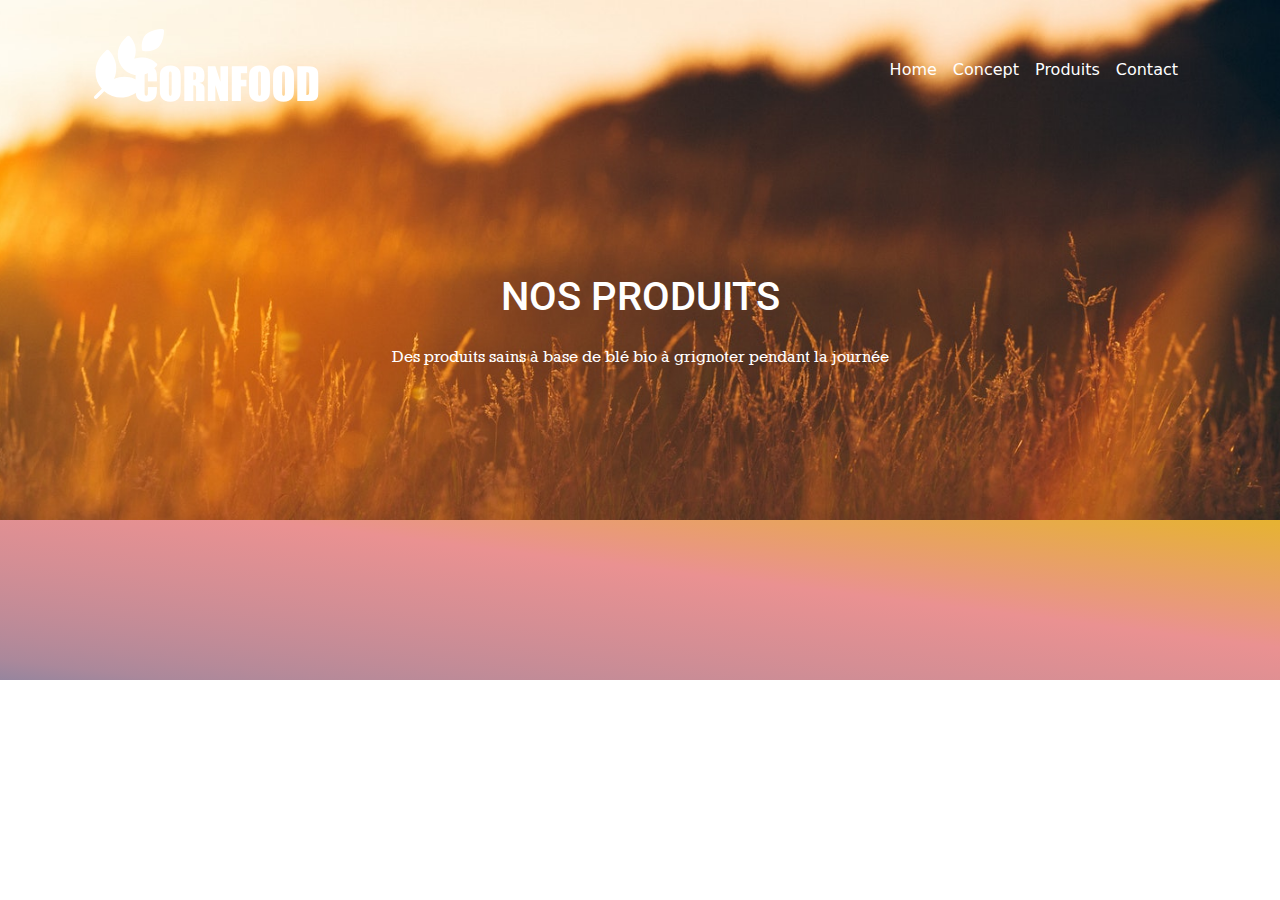
==== pages/products.html @ aeed93b6 "finished footer" ====
<!DOCTYPE html>
<html lang="fr">

<head>
    <meta charset="UTF-8">
    <meta name="viewport" content="width=device-width, initial-scale=1.0">
    <title>Accueil - Cornfood</title>
    <!-- link css bootstrap -->
    <link rel="stylesheet" href="https://cdn.jsdelivr.net/npm/bootstrap@5.3.3/dist/css/bootstrap.min.css">
    <!-- link css -->
    <link rel="stylesheet" href="../assets/css/style.css">
</head>

<body>
    <header class="pt-3 px-3">
        <div class="container text-white">
            <nav class="navbar navbar-expand-lg">
                <div class="container-fluid">
                    <a class="navbar-brand" href="#"><img src="../assets/img/logo.png" alt="logo Cornfood"></a>
                    <button class="navbar-toggler" type="button" data-bs-toggle="collapse" data-bs-target="#navbarNav"
                        aria-controls="navbarNav" aria-expanded="false" aria-label="Toggle navigation">
                        <span class="navbar-toggler-icon"></span>
                    </button>
                    <div class="collapse navbar-collapse d-flex justify-content-end collapse show" id="navbarNav">
                        <ul class="navbar-nav">
                            <li class="nav-item">
                                <a class="nav-link active text-white" aria-current="page" href="../index.html">Home</a>
                            </li>
                            <li class="nav-item">
                                <a class="nav-link text-white" href="#Concept">Concept</a>
                            </li>
                            <li class="nav-item">
                                <a class="nav-link text-white" href="../pages/products.html">Produits</a>
                            </li>
                            <li class="nav-item">
                                <a class="nav-link text-white" href="#contact">Contact</a>
                            </li>
                        </ul>
                    </div>
                </div>
            </nav>
            <div class="titre text-center" id="titre-page">
                <h1 class="mb-4 text-uppercase">Nos produits</h1>
                <p class="font">Des produits sains à base de blé bio à grignoter pendant la journée</p>
            </div>
        </div>
    </header>
    <main>

    </main>
    <footer>
        <div class="footer">

        </div>
    </footer>
    <!-- link js bootstrap -->
    <script src="https://cdn.jsdelivr.net/npm/bootstrap@5.3.3/dist/js/bootstrap.bundle.min.js"></script>
</body>

</html>
---- assets/css/style.css ----
@import url("https://fonts.googleapis.com/css2?family=Roboto:ital,wght@0,100;0,300;0,400;0,500;0,700;0,900;1,100;1,300;1,400;1,500;1,700;1,900&display=swap");

@font-face {
  font-family: "Rockwell";
  src: url("../fonts/Rockwell.ttf") format("truetype");
}

:root {
  --Rose: #ea9191;
  --RoseV2: #e38e8e;
  --Bleu: #4b4975;
  --Jaune: #e6b331;
  --LightJaune: #edc566;
  --black: #000;
  --light-white: rgba(255, 255, 255, 0.3);
  --white: #fff;
}

header {
  background-image: url(../img/photo.jpeg);
  background-repeat: no-repeat;
  background-size: cover;
  background-position: center;
  background-attachment: fixed;
  padding-bottom: 1px;
}

header .titre {
  margin: 150px 0;
}

h1 {
  font-family: "Roboto", sans-serif;
}

p,
h2,
h3,
h5,
h6 {
  font-family: "Rockwell";
}

h2 {
  font-size: 2.3rem;
}

h3 {
  font-size: 1.3rem;
}

.Roboto-font {
  font-family: "Roboto", sans-serif;
}

/*******************page accueil*******************/

.img-article img {
  width: 50px;
}

.bg-jaune {
  background-image: url(../img/grain.png);
  background-color: var(--LightJaune);
  padding: 100px 35px 20px 0;
  background-repeat: no-repeat;
  background-size: contain;
  background-position: top right;
}

article img {
  width: 200px;
}

.boxshadow {
  border-radius: 30px;
  box-shadow: 0 5px 5px 0 rgba(0, 0, 0, 0.2);
  padding: 1px 0;
}

.text-pink {
  color: var(--Rose);
}

.fontsize085 {
  font-size: 0.85rem;
}

.pointiller {
  border-right: dashed var(--black) 1px;
}

.margintop {
  margin-top: 80px;
  margin-bottom: 50px;
}

/*******************page accueil*******************/

/*******************Footer/*******************/

footer {
  background: linear-gradient(
    to top right,
    #96859e,
    20%,
    rgba(234, 145, 145, 1),
    #e6b331
  );
  padding: 80px 0;
}

.social-media img {
  width: 40px;
}

.bg-rose {
  background-color: var(--RoseV2);
}

footer form button {
  margin-top: -38px;
}

footer form input,
textarea {
  border: 0;
  width: 100%;
  background-color: var(--light-white) !important;
  resize: none;
}

footer form textarea {
  height: 275px;
}

.no-outline:focus {
  outline: none !important;
}

#contact::placeholder {
  color: --white !important;
  opacity: 1;
}

.trait p{
  border-top: 1px solid var(--white);
  margin: 0 auto;
  max-width: 665px;
  font-family: "Roboto";
}
/*******************Footer/*******************/
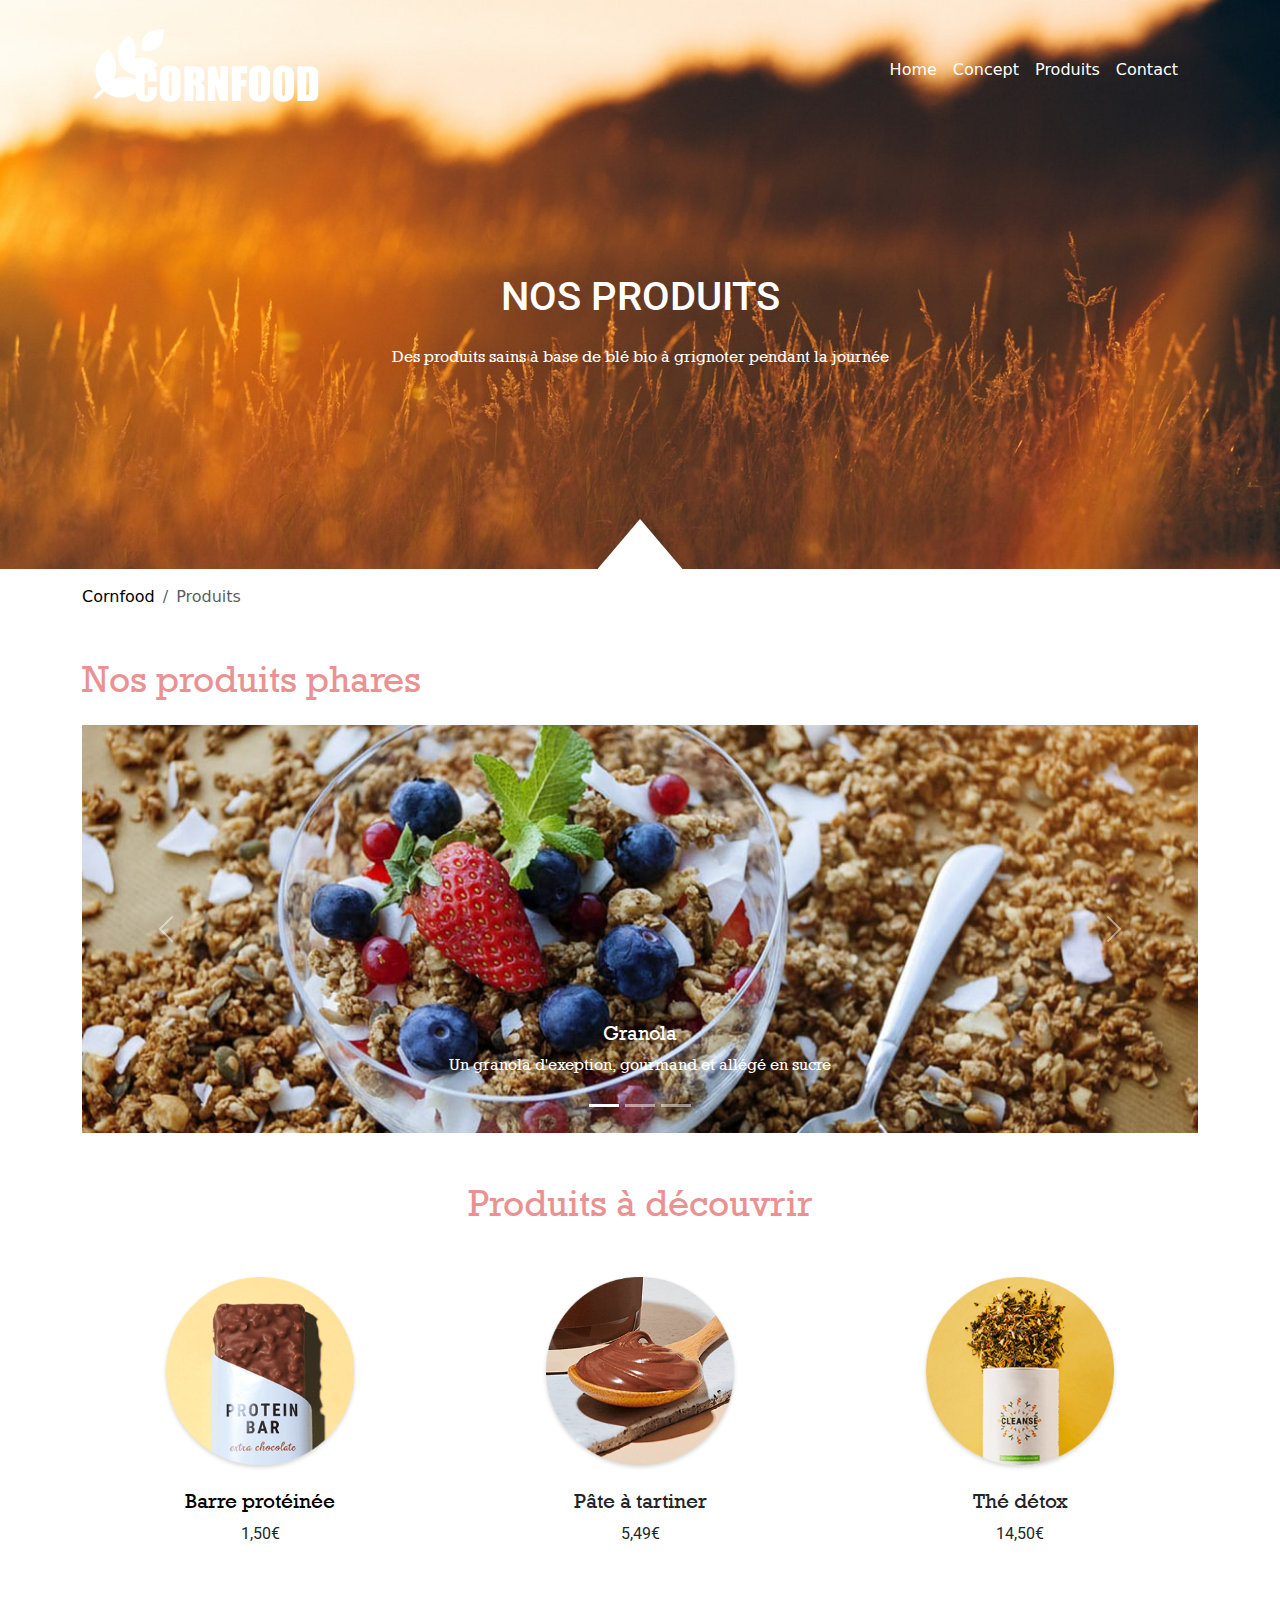
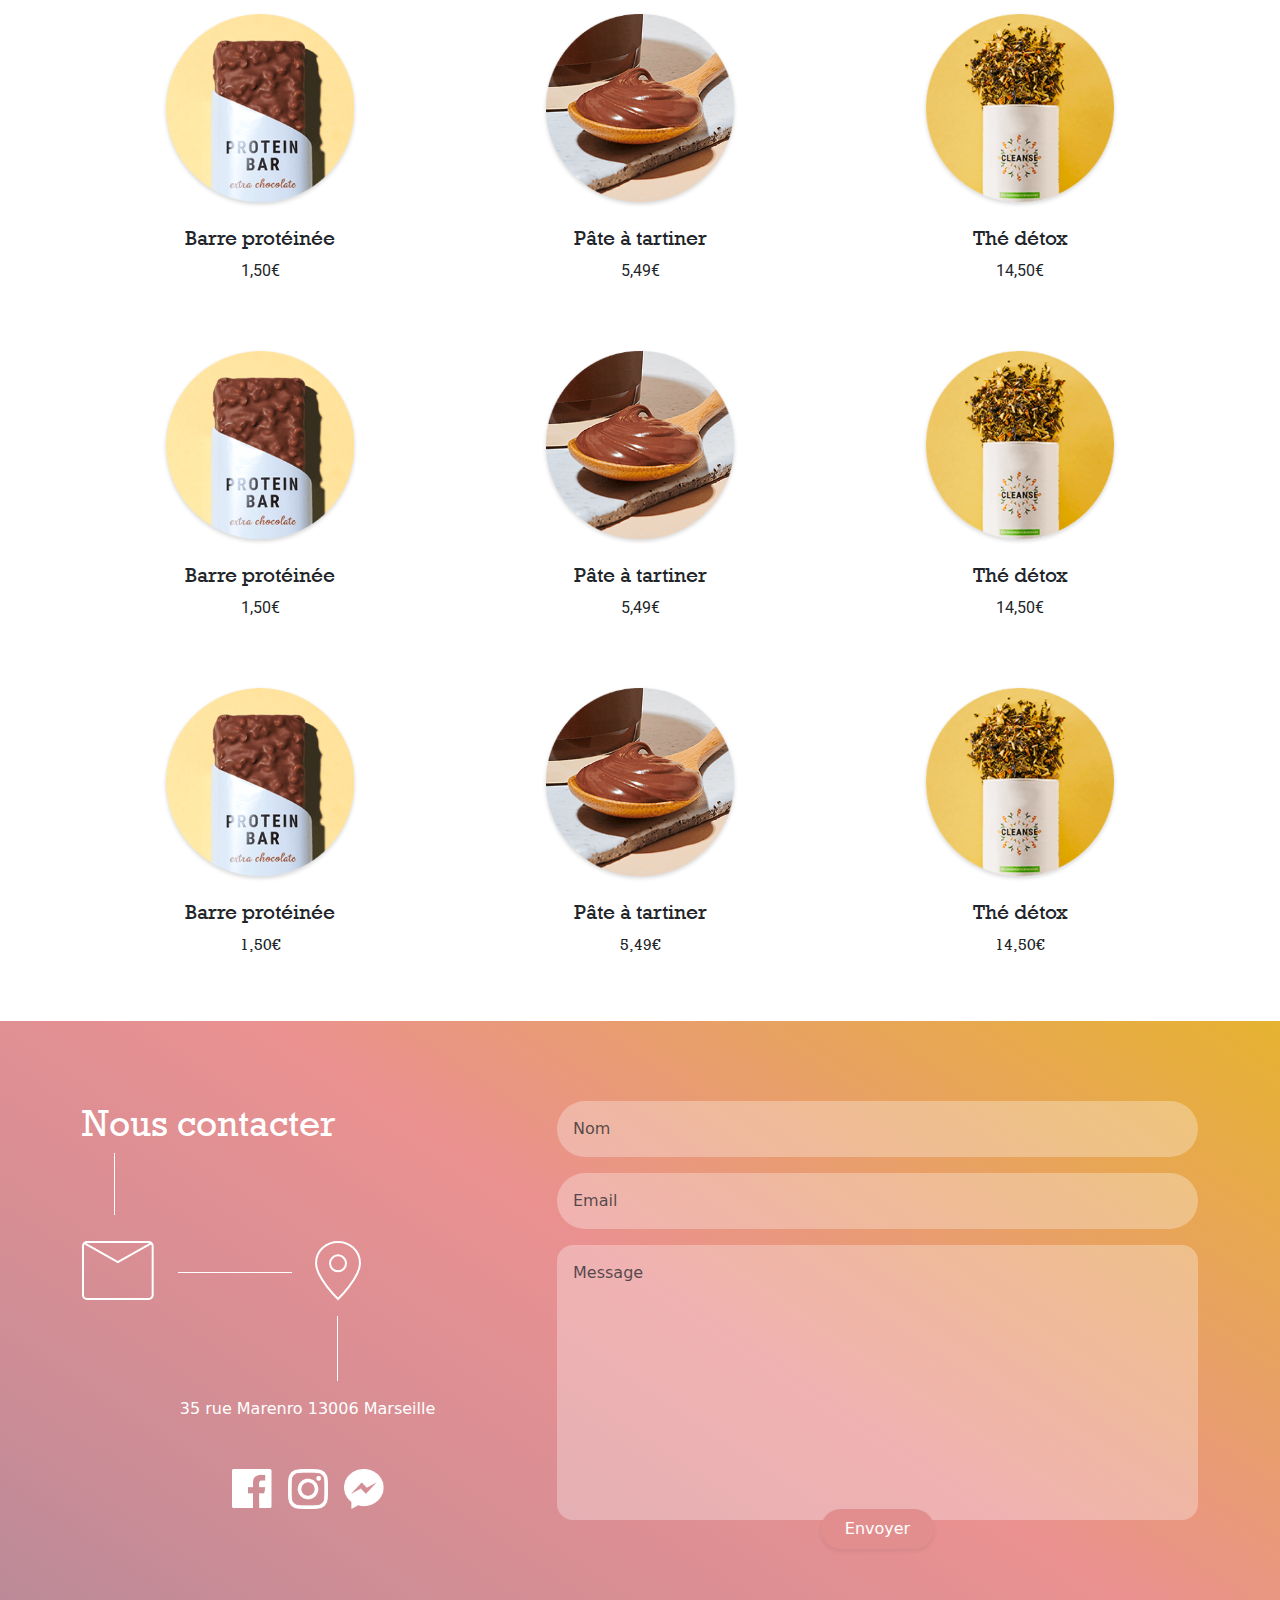
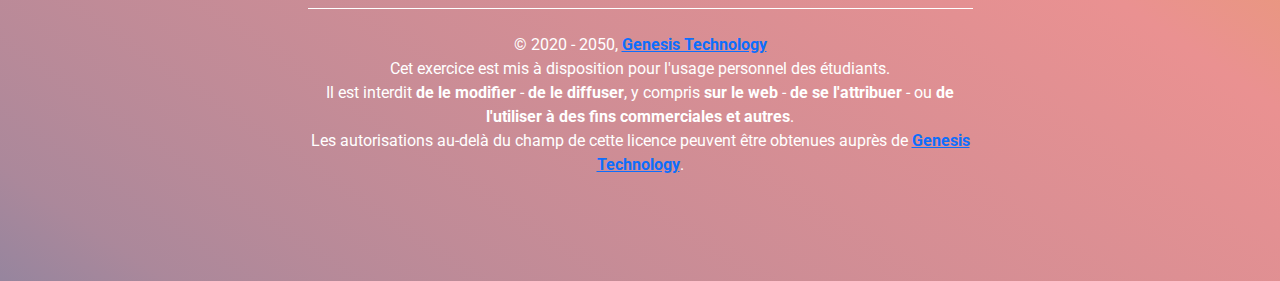
==== commit 8eb69f8a: "finished product details need to add commentaires and aadjustement" ====
--- a/pages/products.html
+++ b/pages/products.html
@@ -4,7 +4,7 @@
 <head>
     <meta charset="UTF-8">
     <meta name="viewport" content="width=device-width, initial-scale=1.0">
-    <title>Accueil - Cornfood</title>
+    <title>Produits - Cornfood</title>
     <!-- link css bootstrap -->
     <link rel="stylesheet" href="https://cdn.jsdelivr.net/npm/bootstrap@5.3.3/dist/css/bootstrap.min.css">
     <!-- link css -->
@@ -14,14 +14,14 @@
 <body>
     <header class="pt-3 px-3">
         <div class="container text-white">
-            <nav class="navbar navbar-expand-lg">
+            <nav class="navbar navbar-expand-md">
                 <div class="container-fluid">
                     <a class="navbar-brand" href="#"><img src="../assets/img/logo.png" alt="logo Cornfood"></a>
                     <button class="navbar-toggler" type="button" data-bs-toggle="collapse" data-bs-target="#navbarNav"
                         aria-controls="navbarNav" aria-expanded="false" aria-label="Toggle navigation">
                         <span class="navbar-toggler-icon"></span>
                     </button>
-                    <div class="collapse navbar-collapse d-flex justify-content-end collapse show" id="navbarNav">
+                    <div class="navbar-collapse justify-content-end collapse show" id="navbarNav">
                         <ul class="navbar-nav">
                             <li class="nav-item">
                                 <a class="nav-link active text-white" aria-current="page" href="../index.html">Home</a>
@@ -43,14 +43,223 @@
                 <h1 class="mb-4 text-uppercase">Nos produits</h1>
                 <p class="font">Des produits sains à base de blé bio à grignoter pendant la journée</p>
             </div>
+            <div class="content-triangle text-center">
+                <div class="triangle"></div>
+            </div>
         </div>
     </header>
     <main>
-
+        <div class="container">
+            <nav class="mt-3" aria-label="breadcrumb">
+                <menu class="breadcrumb px-3 px-sm-0">
+                    <li class="breadcrumb-item">
+                        <a class="text-black text-decoration-none" href="index.html">Cornfood</a>
+                    </li>
+
+                    <li class="breadcrumb-item active">
+                        Produits
+                    </li>
+                </menu>
+            </nav>
+        </div>
+        <section id="caroussel-produits" class="mt-5">
+            <div class="container">
+                <h2 class="text-pink mb-4">Nos produits phares</h2>
+                <div id="carouselExampleCaptions" class="carousel slide">
+                    <div class="carousel-indicators">
+                        <button type="button" data-bs-target="#carouselExampleCaptions" data-bs-slide-to="0"
+                            class="active" aria-current="true" aria-label="Slide 1"></button>
+                        <button type="button" data-bs-target="#carouselExampleCaptions" data-bs-slide-to="1"
+                            aria-label="Slide 2"></button>
+                        <button type="button" data-bs-target="#carouselExampleCaptions" data-bs-slide-to="2"
+                            aria-label="Slide 3"></button>
+                    </div>
+                    <div class="carousel-inner">
+                        <div class="carousel-item active">
+                            <img src="../assets/img/carousel/granola.jpg" class="d-block w-100" alt="caroussel1">
+                            <div class="carousel-caption d-none d-md-block">
+                                <h5>Granola</h5>
+                                <p>Un granola d'exeption, gourmand et allégé en sucre</p>
+                            </div>
+                        </div>
+                        <div class="carousel-item">
+                            <img src="../assets/img/carousel/juice.jpg" class="d-block w-100" alt="caroussel2">
+                            <div class="carousel-caption d-none d-md-block">
+                                <h5>Jus de Fruits</h5>
+                                <p>Un jus de fruits d'exception, rafraîchissant et faible en sucre</p>
+                            </div>
+                        </div>
+                        <div class="carousel-item">
+                            <img src="../assets/img/carousel/latte.jpg" class="d-block w-100" alt="caroussel3">
+                            <div class="carousel-caption d-none d-md-block">
+                                <h5>Latte</h5>
+                                <p>Un latte d'exception, gourmand et allégé en sucre</p>
+                            </div>
+                        </div>
+                    </div>
+                    <button class="carousel-control-prev" type="button" data-bs-target="#carouselExampleCaptions"
+                        data-bs-slide="prev">
+                        <span class="carousel-control-prev-icon" aria-hidden="true"></span>
+                        <span class="visually-hidden">Previous</span>
+                    </button>
+                    <button class="carousel-control-next" type="button" data-bs-target="#carouselExampleCaptions"
+                        data-bs-slide="next">
+                        <span class="carousel-control-next-icon" aria-hidden="true"></span>
+                        <span class="visually-hidden">Next</span>
+                    </button>
+                </div>
+            </div>
+        </section>
+        <section class="produits text-center px-3">
+            <div class="container">
+                <h2 class="text-pink my-5">Produits à découvrir</h2>
+                <div class="row mb-5">
+                    <div class="col-12 col-lg-4">
+                        <article>
+                            <a href="../pages/details-products.html"><img src="../assets/img/image-1.png"
+                                    alt="image1"></a>
+                            <h3 class="mt-3"><a href="../pages/details-products.html"
+                                    class="link-offset-2 link-underline link-underline-opacity-0 text-black">Barre
+                                    protéinée</a></h3>
+                            <p class="Roboto-font">1,50€</p>
+                        </article>
+                    </div>
+                    <div class="col-12 col-lg-4">
+                        <article>
+                            <img src="../assets/img/image-2.png" alt="image2">
+                            <h3 class="mt-3">Pâte à tartiner</h3>
+                            <p class="Roboto-font">5,49€</p>
+                        </article>
+                    </div>
+                    <div class="col-12 col-lg-4">
+                        <article>
+                            <img src="../assets/img/image-3.png" alt="image3">
+                            <h3 class="mt-3">Thé détox</h3>
+                            <p class="Roboto-font">14,50€</p>
+                        </article>
+                    </div>
+                </div>
+                <div class="row mb-5">
+                    <div class="col-12 col-lg-4">
+                        <article>
+                            <img src="../assets/img/image-1.png" alt="image1">
+                            <h3 class="mt-3">Barre protéinée</h3>
+                            <p class="Roboto-font">1,50€</p>
+                        </article>
+                    </div>
+                    <div class="col-12 col-lg-4">
+                        <article>
+                            <img src="../assets/img/image-2.png" alt="image2">
+                            <h3 class="mt-3">Pâte à tartiner</h3>
+                            <p class="Roboto-font">5,49€</p>
+                        </article>
+                    </div>
+                    <div class="col-12 col-lg-4">
+                        <article>
+                            <img src="../assets/img/image-3.png" alt="image3">
+                            <h3 class="mt-3">Thé détox</h3>
+                            <p class="Roboto-font">14,50€</p>
+                        </article>
+                    </div>
+                </div>
+                <div class="row mb-5">
+                    <div class="col-12 col-lg-4">
+                        <article>
+                            <img src="../assets/img/image-1.png" alt="image1">
+                            <h3 class="mt-3">Barre protéinée</h3>
+                            <p class="Roboto-font">1,50€</p>
+                        </article>
+                    </div>
+                    <div class="col-12 col-lg-4">
+                        <article>
+                            <img src="../assets/img/image-2.png" alt="image2">
+                            <h3 class="mt-3">Pâte à tartiner</h3>
+                            <p class="Roboto-font">5,49€</p>
+                        </article>
+                    </div>
+                    <div class="col-12 col-lg-4">
+                        <article>
+                            <img src="../assets/img/image-3.png" alt="image3">
+                            <h3 class="mt-3">Thé détox</h3>
+                            <p class="Roboto-font">14,50€</p>
+                        </article>
+                    </div>
+                </div>
+                <div class="row mb-5">
+                    <div class="col-12 col-lg-4">
+                        <article>
+                            <img src="../assets/img/image-1.png" alt="image1">
+                            <h3 class="mt-3">Barre protéinée</h3>
+                            <p>1,50€</p>
+                        </article>
+                    </div>
+                    <div class="col-12 col-lg-4">
+                        <article>
+                            <img src="../assets/img/image-2.png" alt="image2">
+                            <h3 class="mt-3">Pâte à tartiner</h3>
+                            <p>5,49€</p>
+                        </article>
+                    </div>
+                    <div class="col-12 col-lg-4">
+                        <article>
+                            <img src="../assets/img/image-3.png" alt="image3">
+                            <h3 class="mt-3">Thé détox</h3>
+                            <p>14,50€</p>
+                        </article>
+                    </div>
+                </div>
+            </div>
+        </section>
     </main>
-    <footer>
-        <div class="footer">
-
+    <footer class="text-white" id="contact">
+        <div class="container">
+            <div class="row">
+                <div class="col-12 col-lg-5">
+                    <h2 class="text-white">Nous contacter</h2>
+                    <img src="../assets/img/contact.png" alt="contact">
+                    <address class="text-white text-center mt-3"> 35 rue Marenro
+                        13006 Marseille </address>
+                    <div class="social-media text-center d-flex g-4 justify-content-center mt-5">
+                        <a href="#"><img src="../assets/img/logo-facebook.png" alt="facebook" class="mx-2"></a>
+                        <a href="#"><img src="../assets/img/logo-instagram.png" alt="insta" class="mx-2"></a>
+                        <a href="#"><img src="../assets/img/logo-messenger.png" alt="messenger" class="mx-2"></a>
+                    </div>
+                </div>
+                <div class="col-12 col-lg-7 mt-5 mt-lg-0">
+                    <form>
+                        <div class="mb-3">
+                            <input type="email" class="form-control border-0 mb-3 py-3 px-3 rounded-pill no-outline"
+                                id="exampleFormControlInput1" placeholder="Nom">
+                        </div>
+                        <div class="mb-3">
+                            <input type="email" class="form-control border-0 mb-3 py-3 px-3 rounded-pill no-outline"
+                                id="exampleFormControlInput1" placeholder="Email">
+                        </div>
+                        <div class="mb-3">
+                            <textarea class="form-control border-0 mb-3 py-3 px-3 rounded-4 no-outline "
+                                id="exampleFormControlTextarea1" rows="3" placeholder="Message"></textarea>
+                        </div>
+                        <div class="box-button text-center">
+                            <button type="button"
+                                class="btn bg-rose rounded-pill border-0 px-4 py-2 shadow-sm text-white">Envoyer</button>
+                        </div>
+                    </form>
+                </div>
+                <div class="trait">
+                    <p class="mt-5 mb-0 py-4 text-center fontRoboto">
+                        © 2020 - 2050, <strong><a href="https://genesis-technology.fr" target="_blank">Genesis
+                                Technology</a></strong> <br>
+                        Cet exercice est mis à disposition pour l'usage personnel des étudiants.<br>
+                        Il est interdit <strong>de le modifier</strong> - <strong>de le diffuser</strong>, y compris
+                        <strong>sur le web</strong> -
+                        <strong>de se l'attribuer</strong> - ou <strong>de l'utiliser à des fins commerciales et
+                            autres</strong>.<br>
+                        Les autorisations au-delà du champ de cette licence peuvent être obtenues auprès de <strong><a
+                                href="https://genesis-technology.fr" target="_blank">Genesis Technology</a></strong>.
+
+                    </p>
+                </div>
+            </div>
         </div>
     </footer>
     <!-- link js bootstrap -->
--- a/assets/css/style.css
+++ b/assets/css/style.css
@@ -16,6 +16,41 @@
   --white: #fff;
 }
 
+h1 {
+  font-family: "Roboto", sans-serif;
+}
+
+li {
+  list-style-type: none;
+}
+
+p,
+h2,
+h3,
+h4,
+h5,
+h6 {
+  font-family: "Rockwell";
+}
+
+h2 {
+  font-size: 2.3rem !important;
+}
+
+h3 {
+  font-size: 1.3rem;
+}
+
+.Roboto-font {
+  font-family: "Roboto", sans-serif !important;
+}
+
+.fontsize {
+  font-size: 20px;
+}
+
+/*******************header*******************/
+
 header {
   background-image: url(../img/photo.jpeg);
   background-repeat: no-repeat;
@@ -28,30 +63,19 @@
 header .titre {
   margin: 150px 0;
 }
-
-h1 {
-  font-family: "Roboto", sans-serif;
+header .content-triangle {
+  margin-bottom: -8px;
 }
 
-p,
-h2,
-h3,
-h5,
-h6 {
-  font-family: "Rockwell";
+header .triangle {
+  display: inline-block;
+  background-color: var(--white);
+  clip-path: polygon(50% 0%, 0% 100%, 100% 100%);
+  height: 50px;
+  width: 85px;
 }
 
-h2 {
-  font-size: 2.3rem;
-}
-
-h3 {
-  font-size: 1.3rem;
-}
-
-.Roboto-font {
-  font-family: "Roboto", sans-serif;
-}
+/*******************header*******************/
 
 /*******************page accueil*******************/
 
@@ -110,6 +134,10 @@
   padding: 80px 0;
 }
 
+.fontRoboto {
+  font-family: "Roboto", sans-serif !important;
+}
+
 .social-media img {
   width: 40px;
 }
@@ -143,7 +171,7 @@
   opacity: 1;
 }
 
-.trait p{
+.trait p {
   border-top: 1px solid var(--white);
   margin: 0 auto;
   max-width: 665px;
